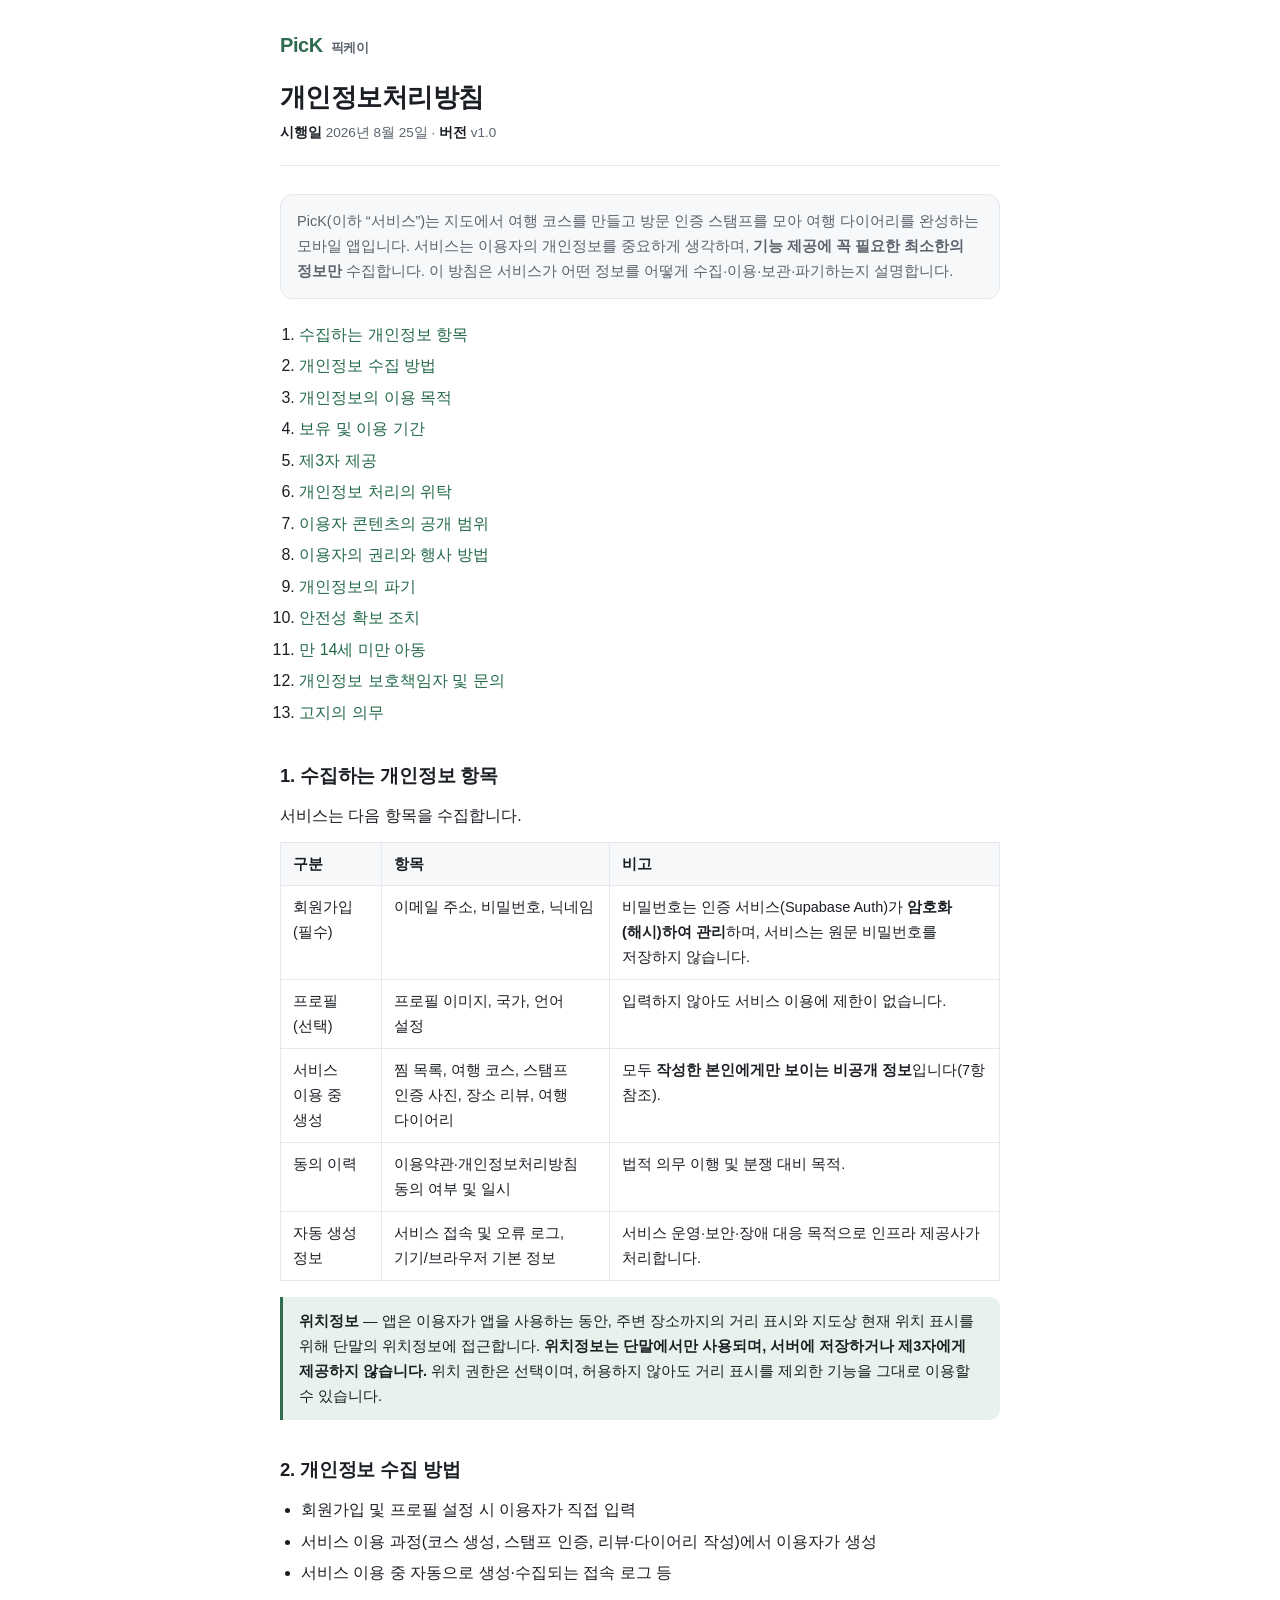
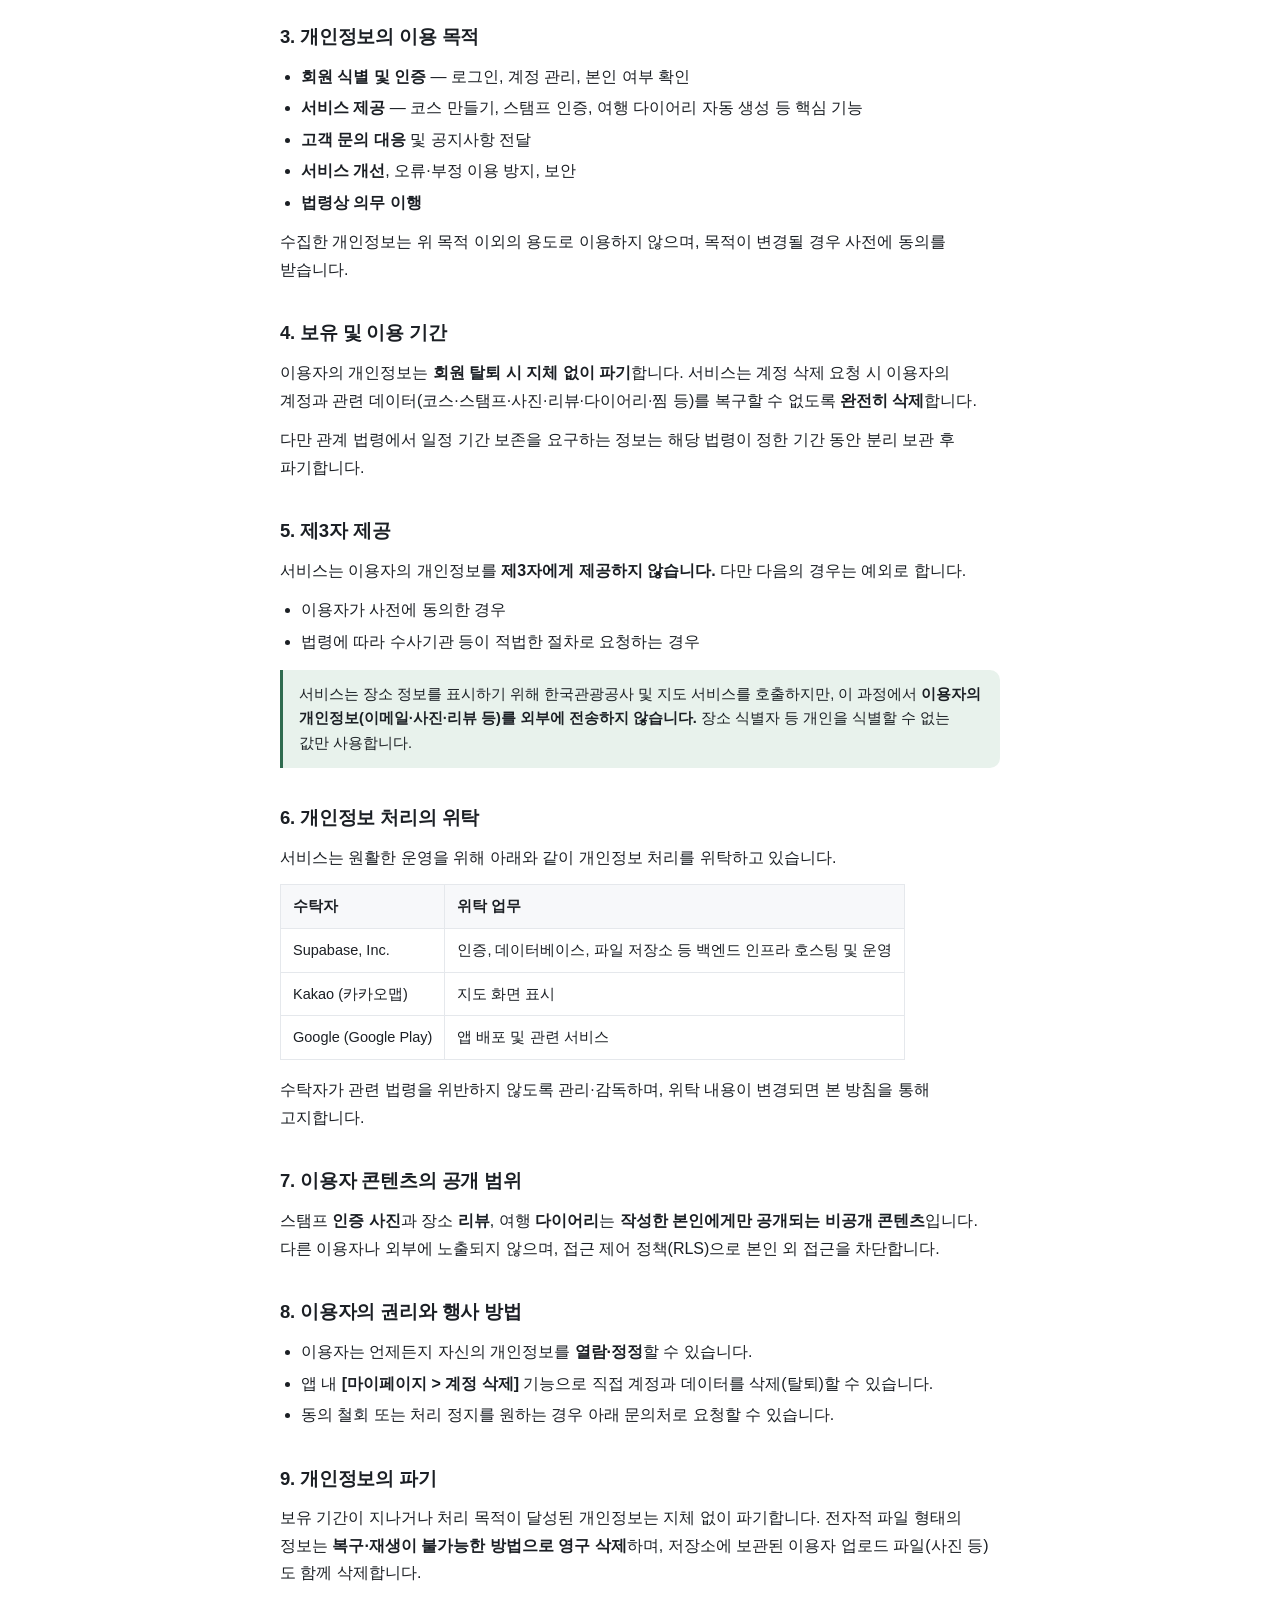
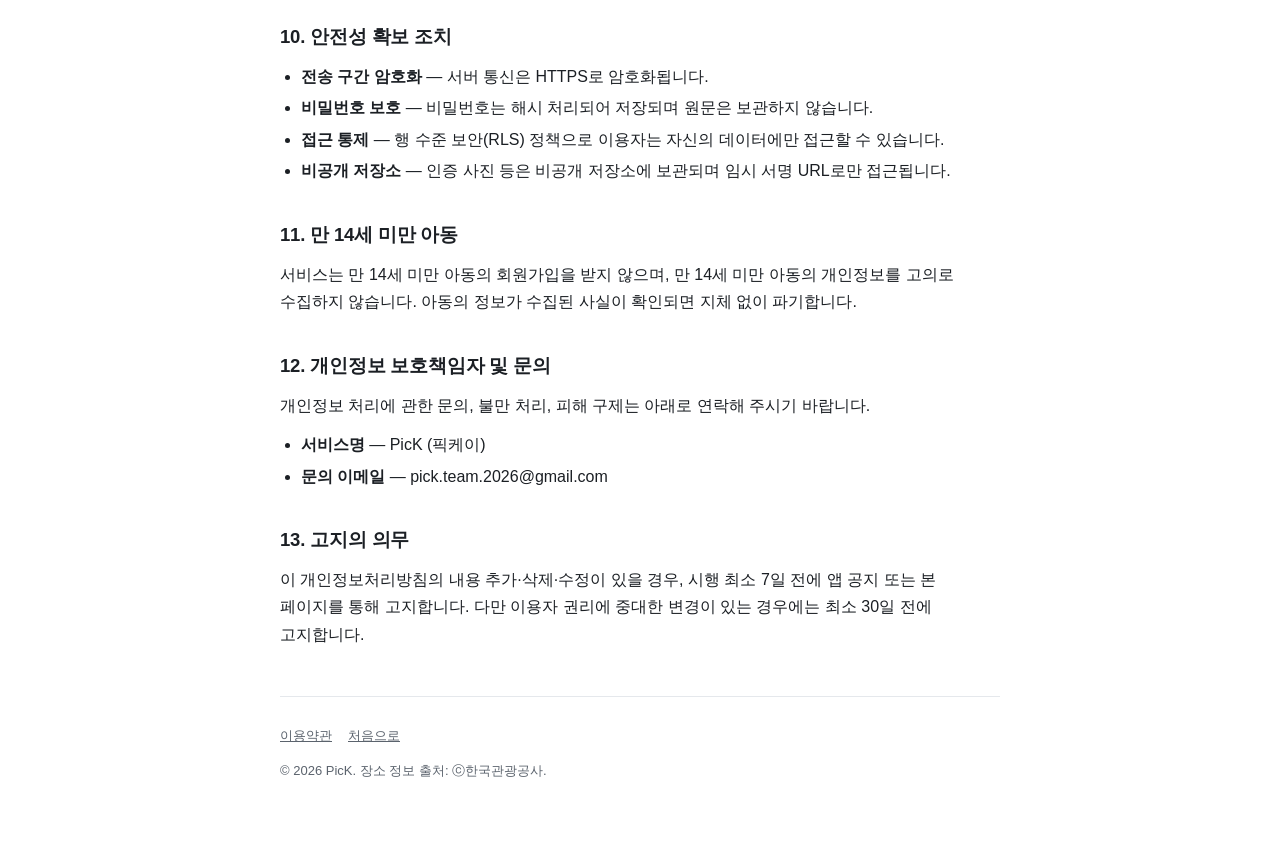
==== privacy.html @ a9ff4502 "게시: PicK 개인정보처리방침·이용약관 (GitHub Pages) Google Play 심사용 법적 고지 문서. 앱 실제 수집·이용 데이터 기준으로 작성.  Co-Authored" ====
<!doctype html>
<html lang="ko">
<head>
  <meta charset="utf-8" />
  <meta name="viewport" content="width=device-width, initial-scale=1" />
  <meta name="robots" content="index, follow" />
  <title>개인정보처리방침 · PicK</title>
  <link rel="stylesheet" href="style.css" />
</head>
<body>
  <div class="wrap">
    <header class="doc">
      <a class="brand" href="index.html">PicK <small>픽케이</small></a>
      <h1>개인정보처리방침</h1>
      <p class="meta"><b>시행일</b> 2026년 8월 25일 · <b>버전</b> v1.0</p>
    </header>

    <p class="lead">
      PicK(이하 “서비스”)는 지도에서 여행 코스를 만들고 방문 인증 스탬프를 모아
      여행 다이어리를 완성하는 모바일 앱입니다. 서비스는 이용자의 개인정보를
      중요하게 생각하며, <b>기능 제공에 꼭 필요한 최소한의 정보만</b> 수집합니다.
      이 방침은 서비스가 어떤 정보를 어떻게 수집·이용·보관·파기하는지 설명합니다.
    </p>

    <nav class="toc" aria-label="목차">
      <ol>
        <li><a href="#s1">수집하는 개인정보 항목</a></li>
        <li><a href="#s2">개인정보 수집 방법</a></li>
        <li><a href="#s3">개인정보의 이용 목적</a></li>
        <li><a href="#s4">보유 및 이용 기간</a></li>
        <li><a href="#s5">제3자 제공</a></li>
        <li><a href="#s6">개인정보 처리의 위탁</a></li>
        <li><a href="#s7">이용자 콘텐츠의 공개 범위</a></li>
        <li><a href="#s8">이용자의 권리와 행사 방법</a></li>
        <li><a href="#s9">개인정보의 파기</a></li>
        <li><a href="#s10">안전성 확보 조치</a></li>
        <li><a href="#s11">만 14세 미만 아동</a></li>
        <li><a href="#s12">개인정보 보호책임자 및 문의</a></li>
        <li><a href="#s13">고지의 의무</a></li>
      </ol>
    </nav>

    <section id="s1">
      <h2>1. 수집하는 개인정보 항목</h2>
      <p>서비스는 다음 항목을 수집합니다.</p>
      <table>
        <thead><tr><th>구분</th><th>항목</th><th>비고</th></tr></thead>
        <tbody>
          <tr>
            <td>회원가입 (필수)</td>
            <td>이메일 주소, 비밀번호, 닉네임</td>
            <td>비밀번호는 인증 서비스(Supabase Auth)가 <b>암호화(해시)하여 관리</b>하며, 서비스는 원문 비밀번호를 저장하지 않습니다.</td>
          </tr>
          <tr>
            <td>프로필 (선택)</td>
            <td>프로필 이미지, 국가, 언어 설정</td>
            <td>입력하지 않아도 서비스 이용에 제한이 없습니다.</td>
          </tr>
          <tr>
            <td>서비스 이용 중 생성</td>
            <td>찜 목록, 여행 코스, 스탬프 인증 사진, 장소 리뷰, 여행 다이어리</td>
            <td>모두 <b>작성한 본인에게만 보이는 비공개 정보</b>입니다(7항 참조).</td>
          </tr>
          <tr>
            <td>동의 이력</td>
            <td>이용약관·개인정보처리방침 동의 여부 및 일시</td>
            <td>법적 의무 이행 및 분쟁 대비 목적.</td>
          </tr>
          <tr>
            <td>자동 생성 정보</td>
            <td>서비스 접속 및 오류 로그, 기기/브라우저 기본 정보</td>
            <td>서비스 운영·보안·장애 대응 목적으로 인프라 제공사가 처리합니다.</td>
          </tr>
        </tbody>
      </table>
      <div class="callout">
        <b>위치정보</b> — 앱은 이용자가 앱을 사용하는 동안, 주변 장소까지의 거리 표시와
        지도상 현재 위치 표시를 위해 단말의 위치정보에 접근합니다.
        <b>위치정보는 단말에서만 사용되며, 서버에 저장하거나 제3자에게 제공하지 않습니다.</b>
        위치 권한은 선택이며, 허용하지 않아도 거리 표시를 제외한 기능을 그대로 이용할 수 있습니다.
      </div>
    </section>

    <section id="s2">
      <h2>2. 개인정보 수집 방법</h2>
      <ul>
        <li>회원가입 및 프로필 설정 시 이용자가 직접 입력</li>
        <li>서비스 이용 과정(코스 생성, 스탬프 인증, 리뷰·다이어리 작성)에서 이용자가 생성</li>
        <li>서비스 이용 중 자동으로 생성·수집되는 접속 로그 등</li>
      </ul>
    </section>

    <section id="s3">
      <h2>3. 개인정보의 이용 목적</h2>
      <ul>
        <li><b>회원 식별 및 인증</b> — 로그인, 계정 관리, 본인 여부 확인</li>
        <li><b>서비스 제공</b> — 코스 만들기, 스탬프 인증, 여행 다이어리 자동 생성 등 핵심 기능</li>
        <li><b>고객 문의 대응</b> 및 공지사항 전달</li>
        <li><b>서비스 개선</b>, 오류·부정 이용 방지, 보안</li>
        <li><b>법령상 의무 이행</b></li>
      </ul>
      <p>수집한 개인정보는 위 목적 이외의 용도로 이용하지 않으며, 목적이 변경될 경우 사전에 동의를 받습니다.</p>
    </section>

    <section id="s4">
      <h2>4. 보유 및 이용 기간</h2>
      <p>
        이용자의 개인정보는 <b>회원 탈퇴 시 지체 없이 파기</b>합니다. 서비스는 계정 삭제
        요청 시 이용자의 계정과 관련 데이터(코스·스탬프·사진·리뷰·다이어리·찜 등)를
        복구할 수 없도록 <b>완전히 삭제</b>합니다.
      </p>
      <p>
        다만 관계 법령에서 일정 기간 보존을 요구하는 정보는 해당 법령이 정한 기간 동안
        분리 보관 후 파기합니다.
      </p>
    </section>

    <section id="s5">
      <h2>5. 제3자 제공</h2>
      <p>
        서비스는 이용자의 개인정보를 <b>제3자에게 제공하지 않습니다.</b> 다만
        다음의 경우는 예외로 합니다.
      </p>
      <ul>
        <li>이용자가 사전에 동의한 경우</li>
        <li>법령에 따라 수사기관 등이 적법한 절차로 요청하는 경우</li>
      </ul>
      <div class="callout">
        서비스는 장소 정보를 표시하기 위해 한국관광공사 및 지도 서비스를
        호출하지만, 이 과정에서 <b>이용자의 개인정보(이메일·사진·리뷰 등)를 외부에
        전송하지 않습니다.</b> 장소 식별자 등 개인을 식별할 수 없는 값만 사용합니다.
      </div>
    </section>

    <section id="s6">
      <h2>6. 개인정보 처리의 위탁</h2>
      <p>서비스는 원활한 운영을 위해 아래와 같이 개인정보 처리를 위탁하고 있습니다.</p>
      <table>
        <thead><tr><th>수탁자</th><th>위탁 업무</th></tr></thead>
        <tbody>
          <tr><td>Supabase, Inc.</td><td>인증, 데이터베이스, 파일 저장소 등 백엔드 인프라 호스팅 및 운영</td></tr>
          <tr><td>Kakao (카카오맵)</td><td>지도 화면 표시</td></tr>
          <tr><td>Google (Google Play)</td><td>앱 배포 및 관련 서비스</td></tr>
        </tbody>
      </table>
      <p>수탁자가 관련 법령을 위반하지 않도록 관리·감독하며, 위탁 내용이 변경되면 본 방침을 통해 고지합니다.</p>
    </section>

    <section id="s7">
      <h2>7. 이용자 콘텐츠의 공개 범위</h2>
      <p>
        스탬프 <b>인증 사진</b>과 장소 <b>리뷰</b>, 여행 <b>다이어리</b>는
        <b>작성한 본인에게만 공개되는 비공개 콘텐츠</b>입니다. 다른 이용자나
        외부에 노출되지 않으며, 접근 제어 정책(RLS)으로 본인 외 접근을 차단합니다.
      </p>
    </section>

    <section id="s8">
      <h2>8. 이용자의 권리와 행사 방법</h2>
      <ul>
        <li>이용자는 언제든지 자신의 개인정보를 <b>열람·정정</b>할 수 있습니다.</li>
        <li>앱 내 <b>[마이페이지 &gt; 계정 삭제]</b> 기능으로 직접 계정과 데이터를 삭제(탈퇴)할 수 있습니다.</li>
        <li>동의 철회 또는 처리 정지를 원하는 경우 아래 문의처로 요청할 수 있습니다.</li>
      </ul>
    </section>

    <section id="s9">
      <h2>9. 개인정보의 파기</h2>
      <p>
        보유 기간이 지나거나 처리 목적이 달성된 개인정보는 지체 없이 파기합니다.
        전자적 파일 형태의 정보는 <b>복구·재생이 불가능한 방법으로 영구 삭제</b>하며,
        저장소에 보관된 이용자 업로드 파일(사진 등)도 함께 삭제합니다.
      </p>
    </section>

    <section id="s10">
      <h2>10. 안전성 확보 조치</h2>
      <ul>
        <li><b>전송 구간 암호화</b> — 서버 통신은 HTTPS로 암호화됩니다.</li>
        <li><b>비밀번호 보호</b> — 비밀번호는 해시 처리되어 저장되며 원문은 보관하지 않습니다.</li>
        <li><b>접근 통제</b> — 행 수준 보안(RLS) 정책으로 이용자는 자신의 데이터에만 접근할 수 있습니다.</li>
        <li><b>비공개 저장소</b> — 인증 사진 등은 비공개 저장소에 보관되며 임시 서명 URL로만 접근됩니다.</li>
      </ul>
    </section>

    <section id="s11">
      <h2>11. 만 14세 미만 아동</h2>
      <p>
        서비스는 만 14세 미만 아동의 회원가입을 받지 않으며, 만 14세 미만 아동의
        개인정보를 고의로 수집하지 않습니다. 아동의 정보가 수집된 사실이 확인되면
        지체 없이 파기합니다.
      </p>
    </section>

    <section id="s12">
      <h2>12. 개인정보 보호책임자 및 문의</h2>
      <p>개인정보 처리에 관한 문의, 불만 처리, 피해 구제는 아래로 연락해 주시기 바랍니다.</p>
      <ul>
        <li><b>서비스명</b> — PicK (픽케이)</li>
        <li><b>문의 이메일</b> — pick.team.2026@gmail.com</li>
      </ul>
    </section>

    <section id="s13">
      <h2>13. 고지의 의무</h2>
      <p>
        이 개인정보처리방침의 내용 추가·삭제·수정이 있을 경우, 시행 최소 7일 전에
        앱 공지 또는 본 페이지를 통해 고지합니다. 다만 이용자 권리에 중대한 변경이
        있는 경우에는 최소 30일 전에 고지합니다.
      </p>
    </section>

    <footer class="doc">
      <div class="backlinks">
        <a href="terms.html">이용약관</a>
        <a href="index.html">처음으로</a>
      </div>
      <p style="margin-top:12px">© 2026 PicK. 장소 정보 출처: ⓒ한국관광공사.</p>
    </footer>
  </div>
</body>
</html>
---- style.css ----
/* PicK 법적 고지 페이지 공통 스타일 — GitHub Pages 정적 호스팅용.
   앱 마이페이지의 인앱 브라우저에서 열리므로 모바일 우선 + 밝은 테마 고정. */

:root {
  --bg: #ffffff;
  --surface: #f7f8fa;
  --text: #1b1f24;
  --muted: #5b636d;
  --border: #e5e8ec;
  --accent: #2f6b4f;
  --accent-weak: #e8f2ec;
  --link: #256a4a;
  --maxw: 760px;
}

* { box-sizing: border-box; }

html { -webkit-text-size-adjust: 100%; }

body {
  margin: 0;
  padding: 0;
  background: var(--bg);
  color: var(--text);
  font-family: -apple-system, "Apple SD Gothic Neo", "Noto Sans KR", "Malgun Gothic",
    Roboto, "Segoe UI", sans-serif;
  line-height: 1.72;
  font-size: 16px;
  word-break: keep-all;
  overflow-wrap: anywhere;
}

.wrap {
  max-width: var(--maxw);
  margin: 0 auto;
  padding: 28px 20px 72px;
}

header.doc {
  border-bottom: 1px solid var(--border);
  padding-bottom: 20px;
  margin-bottom: 28px;
}

.brand {
  display: inline-flex;
  align-items: baseline;
  gap: 8px;
  text-decoration: none;
  color: var(--accent);
  font-weight: 800;
  letter-spacing: -0.02em;
  font-size: 20px;
}
.brand small { color: var(--muted); font-weight: 600; font-size: 13px; }

h1 {
  font-size: 26px;
  line-height: 1.35;
  margin: 18px 0 6px;
  letter-spacing: -0.02em;
}

.meta {
  color: var(--muted);
  font-size: 13.5px;
  margin: 0;
}
.meta b { color: var(--text); font-weight: 700; }

.lead {
  background: var(--surface);
  border: 1px solid var(--border);
  border-radius: 12px;
  padding: 14px 16px;
  margin: 22px 0 8px;
  color: var(--muted);
  font-size: 14.5px;
}

nav.toc {
  margin: 22px 0 8px;
  padding: 0;
}
nav.toc ol { margin: 0; padding-left: 1.2em; }
nav.toc a { color: var(--link); text-decoration: none; }
nav.toc a:hover { text-decoration: underline; }

section { margin-top: 30px; scroll-margin-top: 16px; }

h2 {
  font-size: 18.5px;
  margin: 0 0 10px;
  padding-top: 4px;
  letter-spacing: -0.01em;
}

h3 { font-size: 15.5px; margin: 18px 0 6px; }

p { margin: 0 0 12px; }

ul, ol.body { margin: 0 0 12px; padding-left: 1.3em; }
li { margin: 4px 0; }

a { color: var(--link); }

table {
  width: 100%;
  border-collapse: collapse;
  margin: 8px 0 16px;
  font-size: 14.5px;
  display: block;
  overflow-x: auto;
}
th, td {
  border: 1px solid var(--border);
  padding: 9px 12px;
  text-align: left;
  vertical-align: top;
}
th { background: var(--surface); font-weight: 700; white-space: nowrap; }

.callout {
  border-left: 3px solid var(--accent);
  background: var(--accent-weak);
  border-radius: 0 10px 10px 0;
  padding: 12px 16px;
  margin: 14px 0;
  font-size: 14.5px;
}

code { background: var(--surface); padding: 1px 6px; border-radius: 6px; font-size: 0.92em; }

footer.doc {
  margin-top: 48px;
  padding-top: 18px;
  border-top: 1px solid var(--border);
  color: var(--muted);
  font-size: 13px;
}
footer.doc a { color: var(--muted); }

.backlinks { margin-top: 10px; display: flex; gap: 16px; flex-wrap: wrap; }
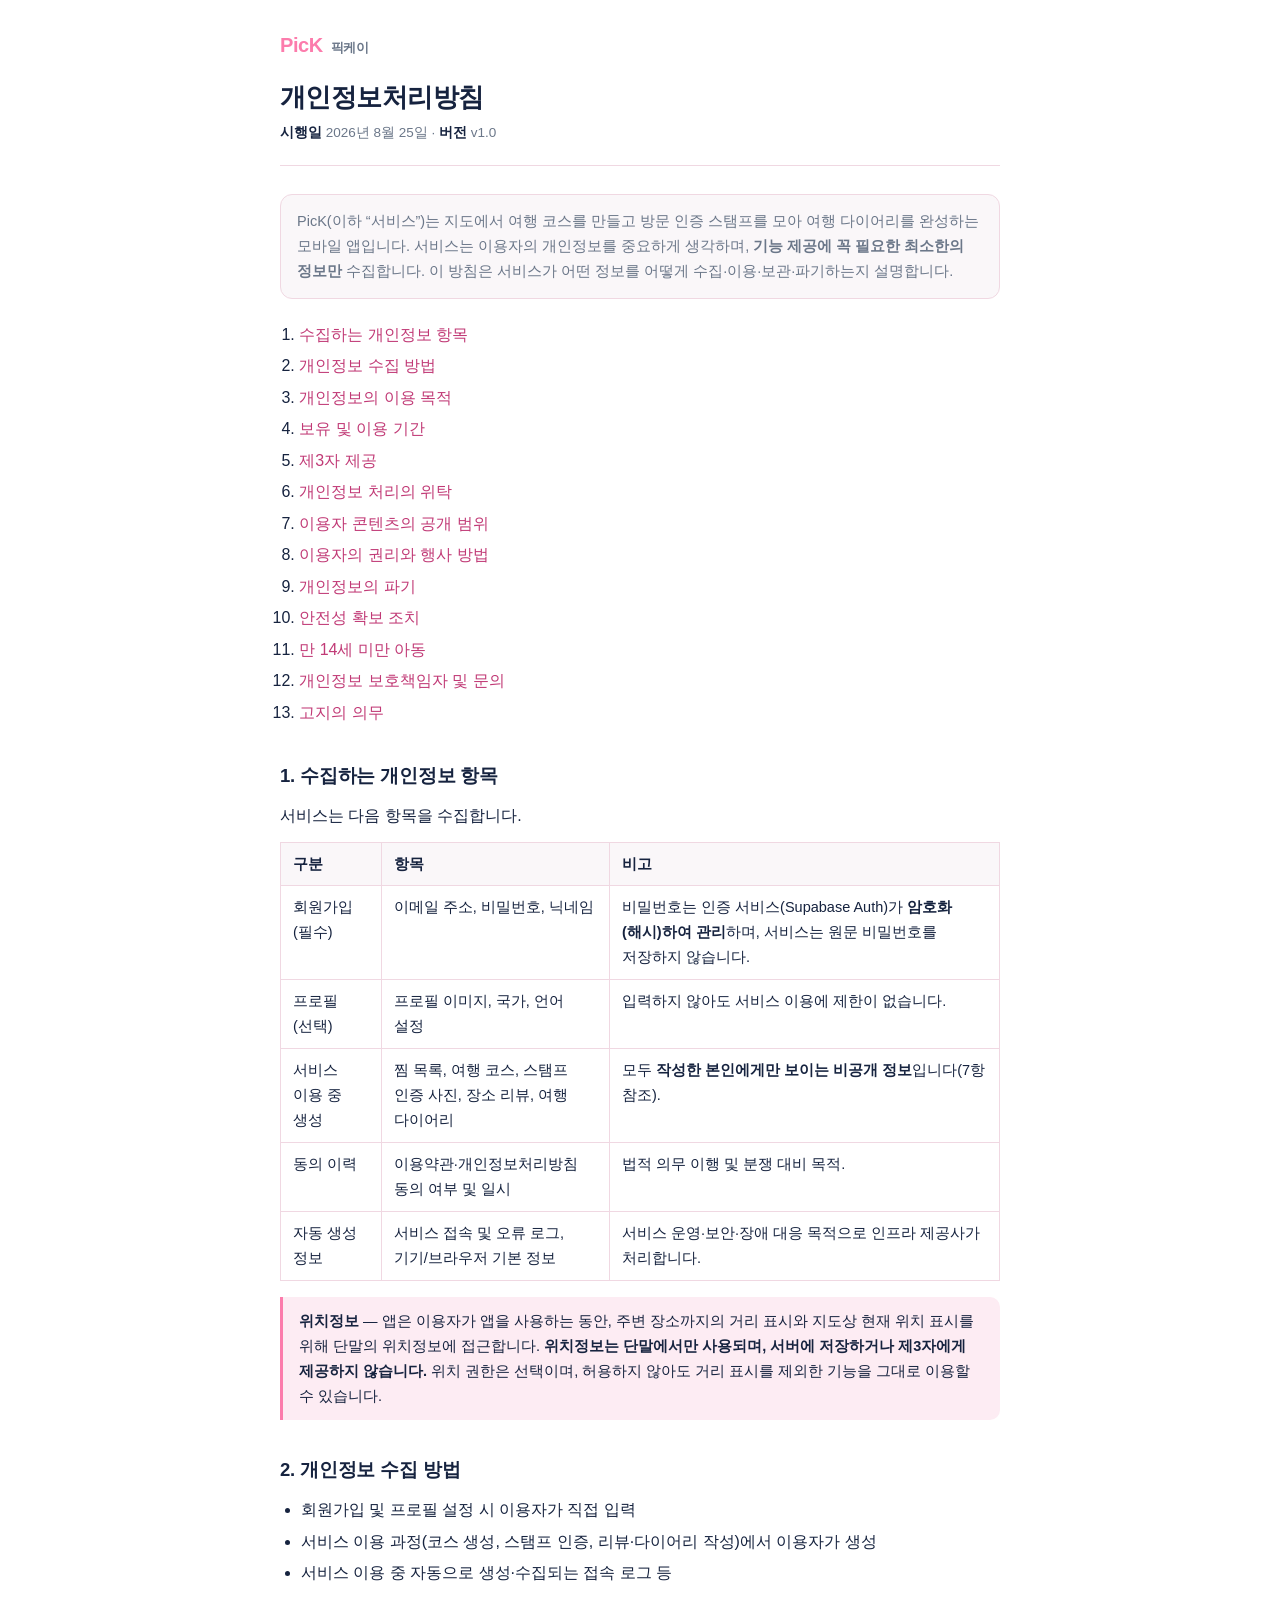
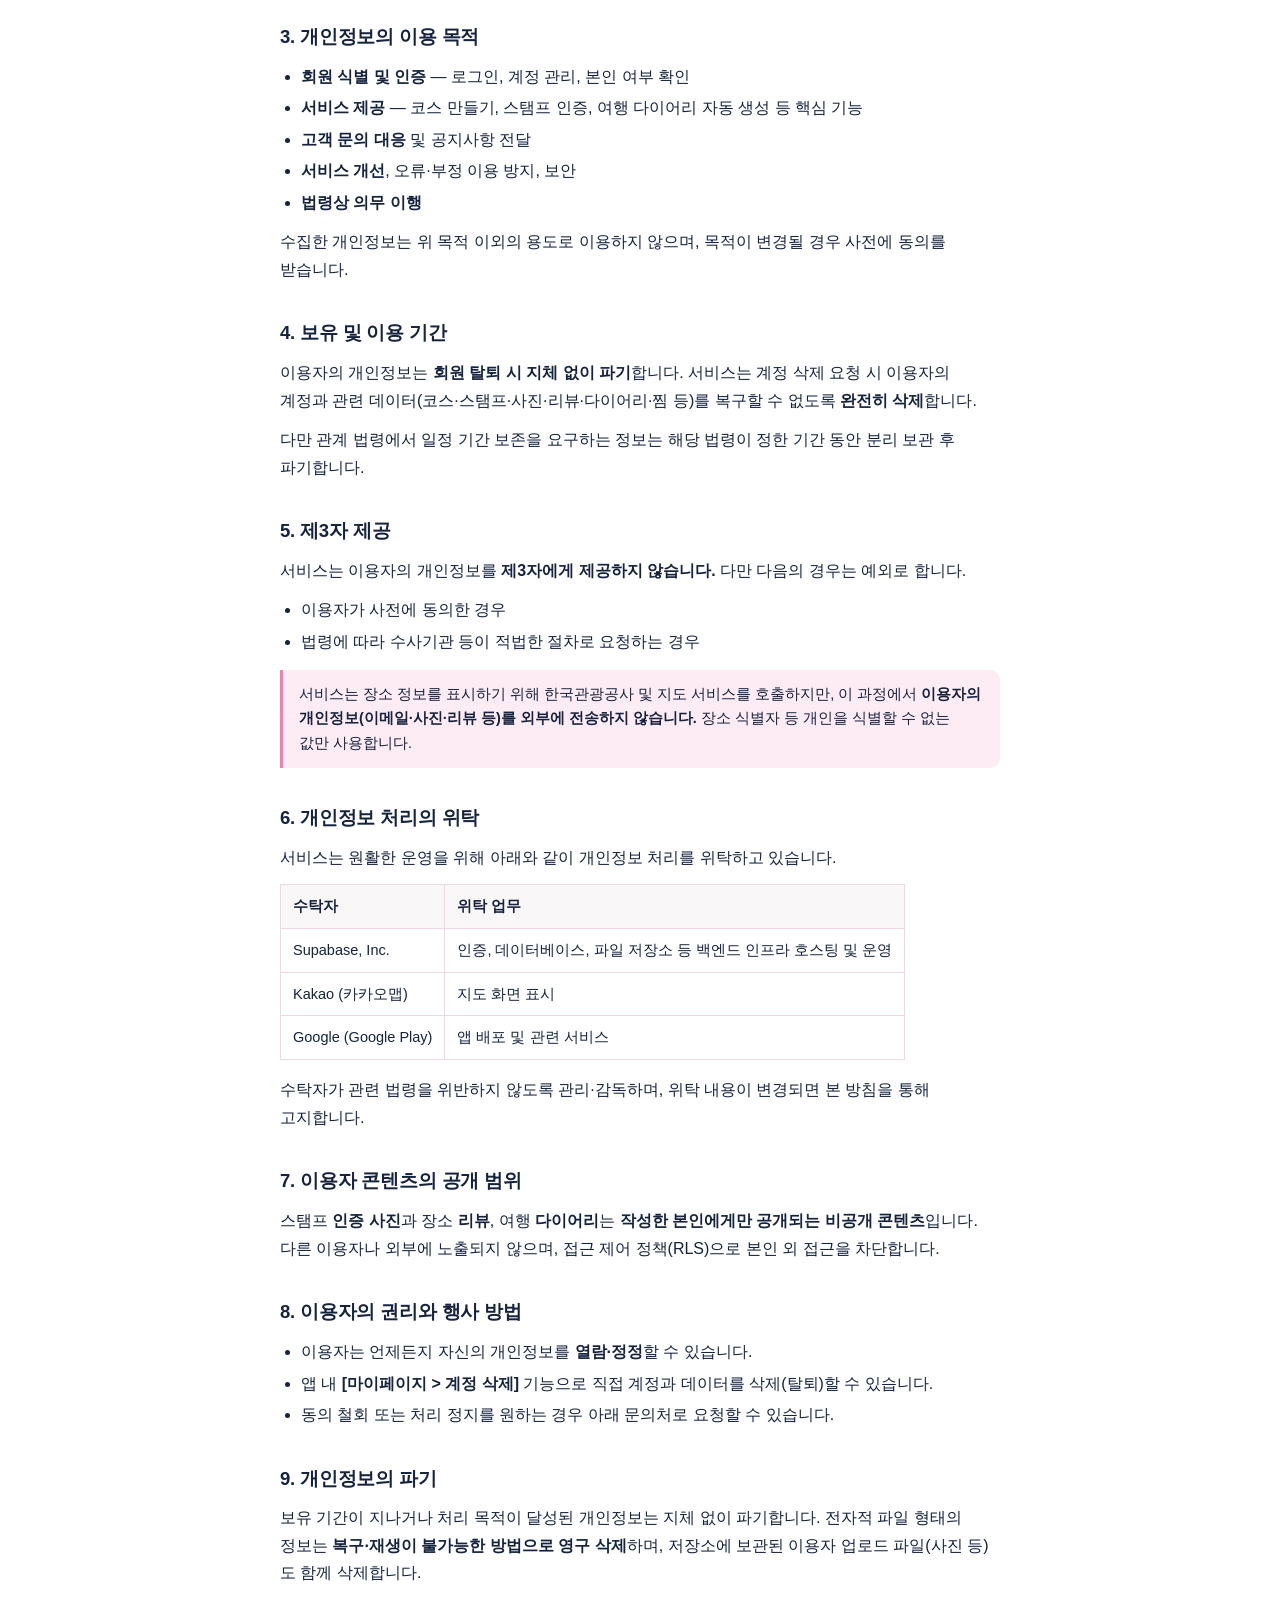
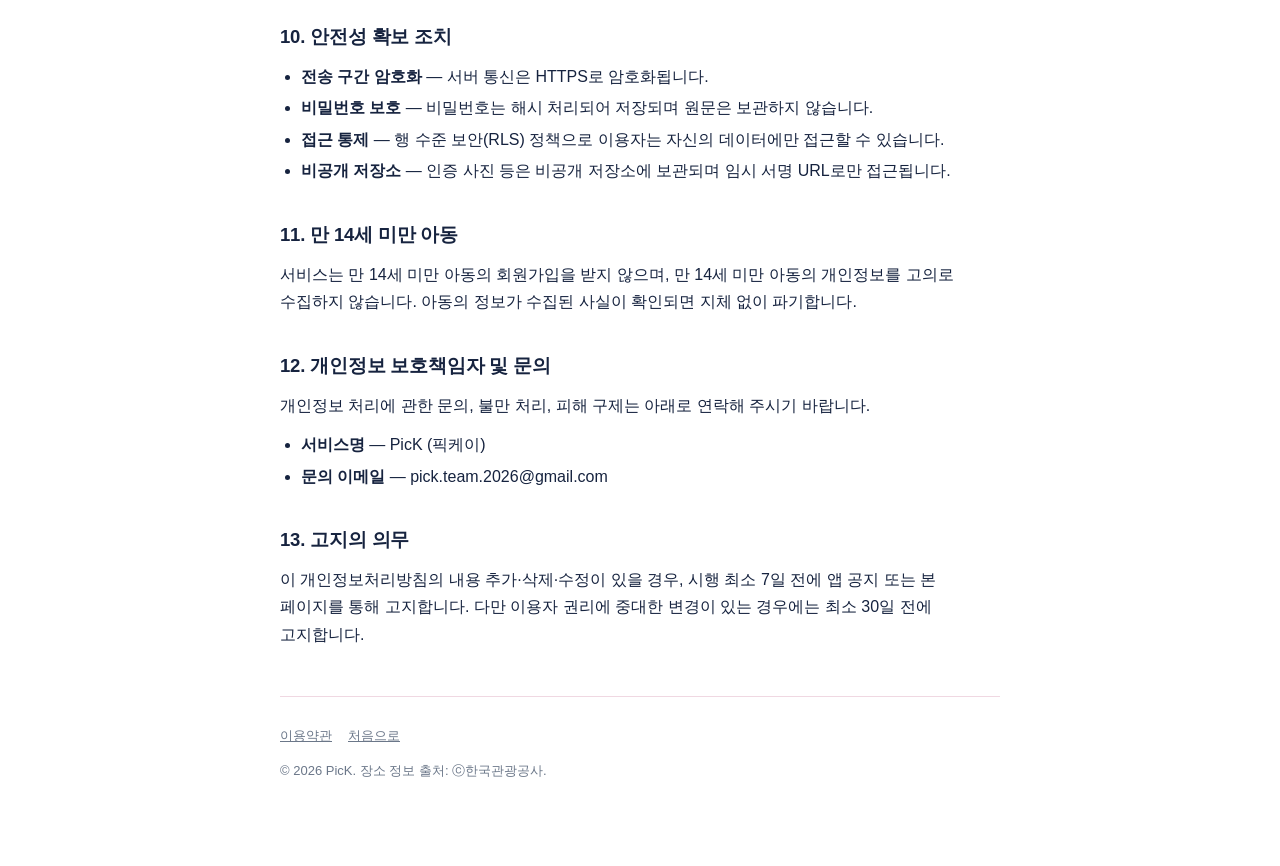
==== commit 9859a0ce: "수정: 스타일시트에 버전 쿼리(?v=2)로 캐시 무효화 브라우저가 이전 초록 style.css를 캐시해 계속 초록으로 보이던 문제.  Co-Authored-By: Claude Op" ====
--- a/privacy.html
+++ b/privacy.html
@@ -5,7 +5,7 @@
   <meta name="viewport" content="width=device-width, initial-scale=1" />
   <meta name="robots" content="index, follow" />
   <title>개인정보처리방침 · PicK</title>
-  <link rel="stylesheet" href="style.css" />
+  <link rel="stylesheet" href="style.css?v=2" />
 </head>
 <body>
   <div class="wrap">
--- a/style.css
+++ b/style.css
@@ -2,14 +2,15 @@
    앱 마이페이지의 인앱 브라우저에서 열리므로 모바일 우선 + 밝은 테마 고정. */
 
 :root {
+  /* PicK 브랜드 팔레트(frontend/src/constants/theme.ts의 Brand). */
   --bg: #ffffff;
-  --surface: #f7f8fa;
-  --text: #1b1f24;
-  --muted: #5b636d;
-  --border: #e5e8ec;
-  --accent: #2f6b4f;
-  --accent-weak: #e8f2ec;
-  --link: #256a4a;
+  --surface: #faf7f9;      /* 살짝 분홍기 도는 오프화이트(Brand.background) */
+  --text: #16233f;         /* 제목·본문(Brand.textPrimary 네이비) */
+  --muted: #6b7789;        /* 보조 문구(Brand.textSecondary) */
+  --border: #f0d8e2;       /* 구분선(Brand.border 계열) */
+  --accent: #fc7cac;       /* 메인 핑크(Brand.primary) — 워드마크·강조·콜아웃 */
+  --accent-weak: #fdecf3;  /* 연한 핑크 배경 */
+  --link: #c13a76;         /* 본문 링크 — 가독성 확보한 진한 브랜드 핑크 */
   --maxw: 760px;
 }
 
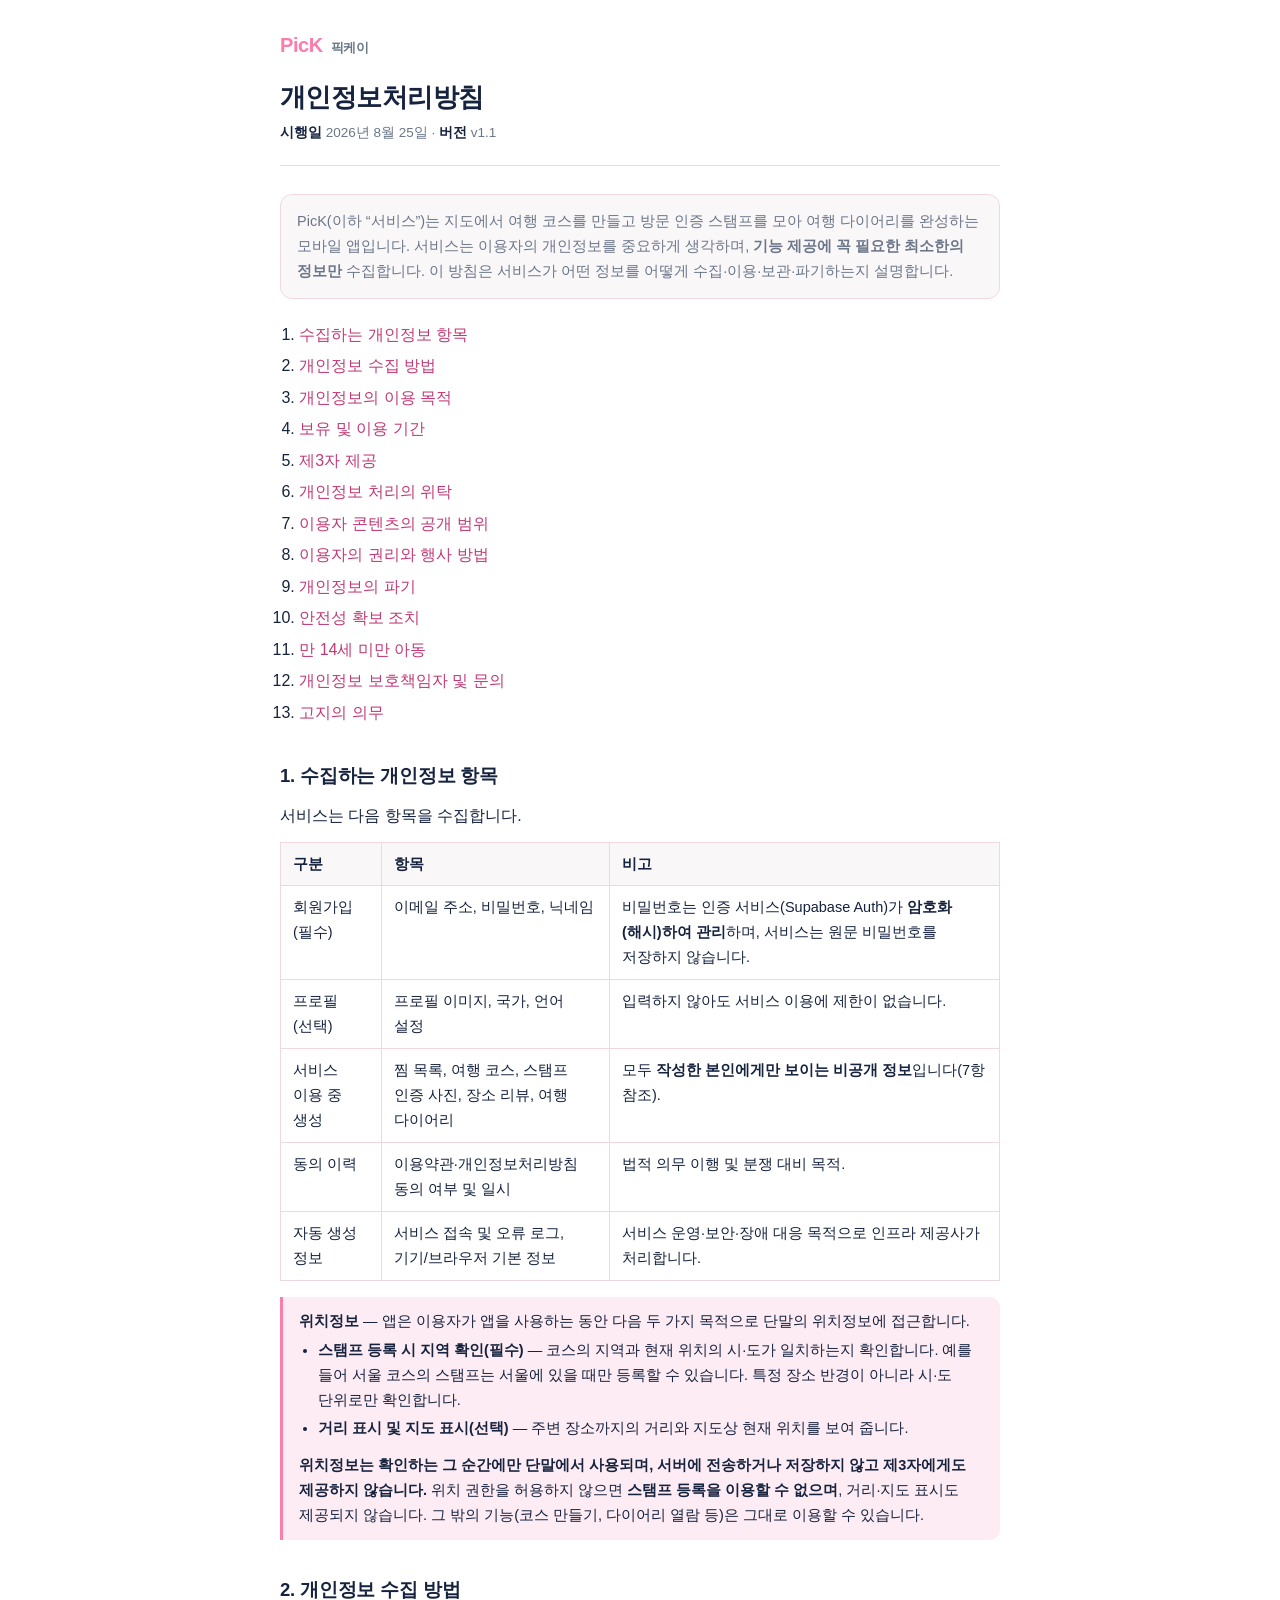
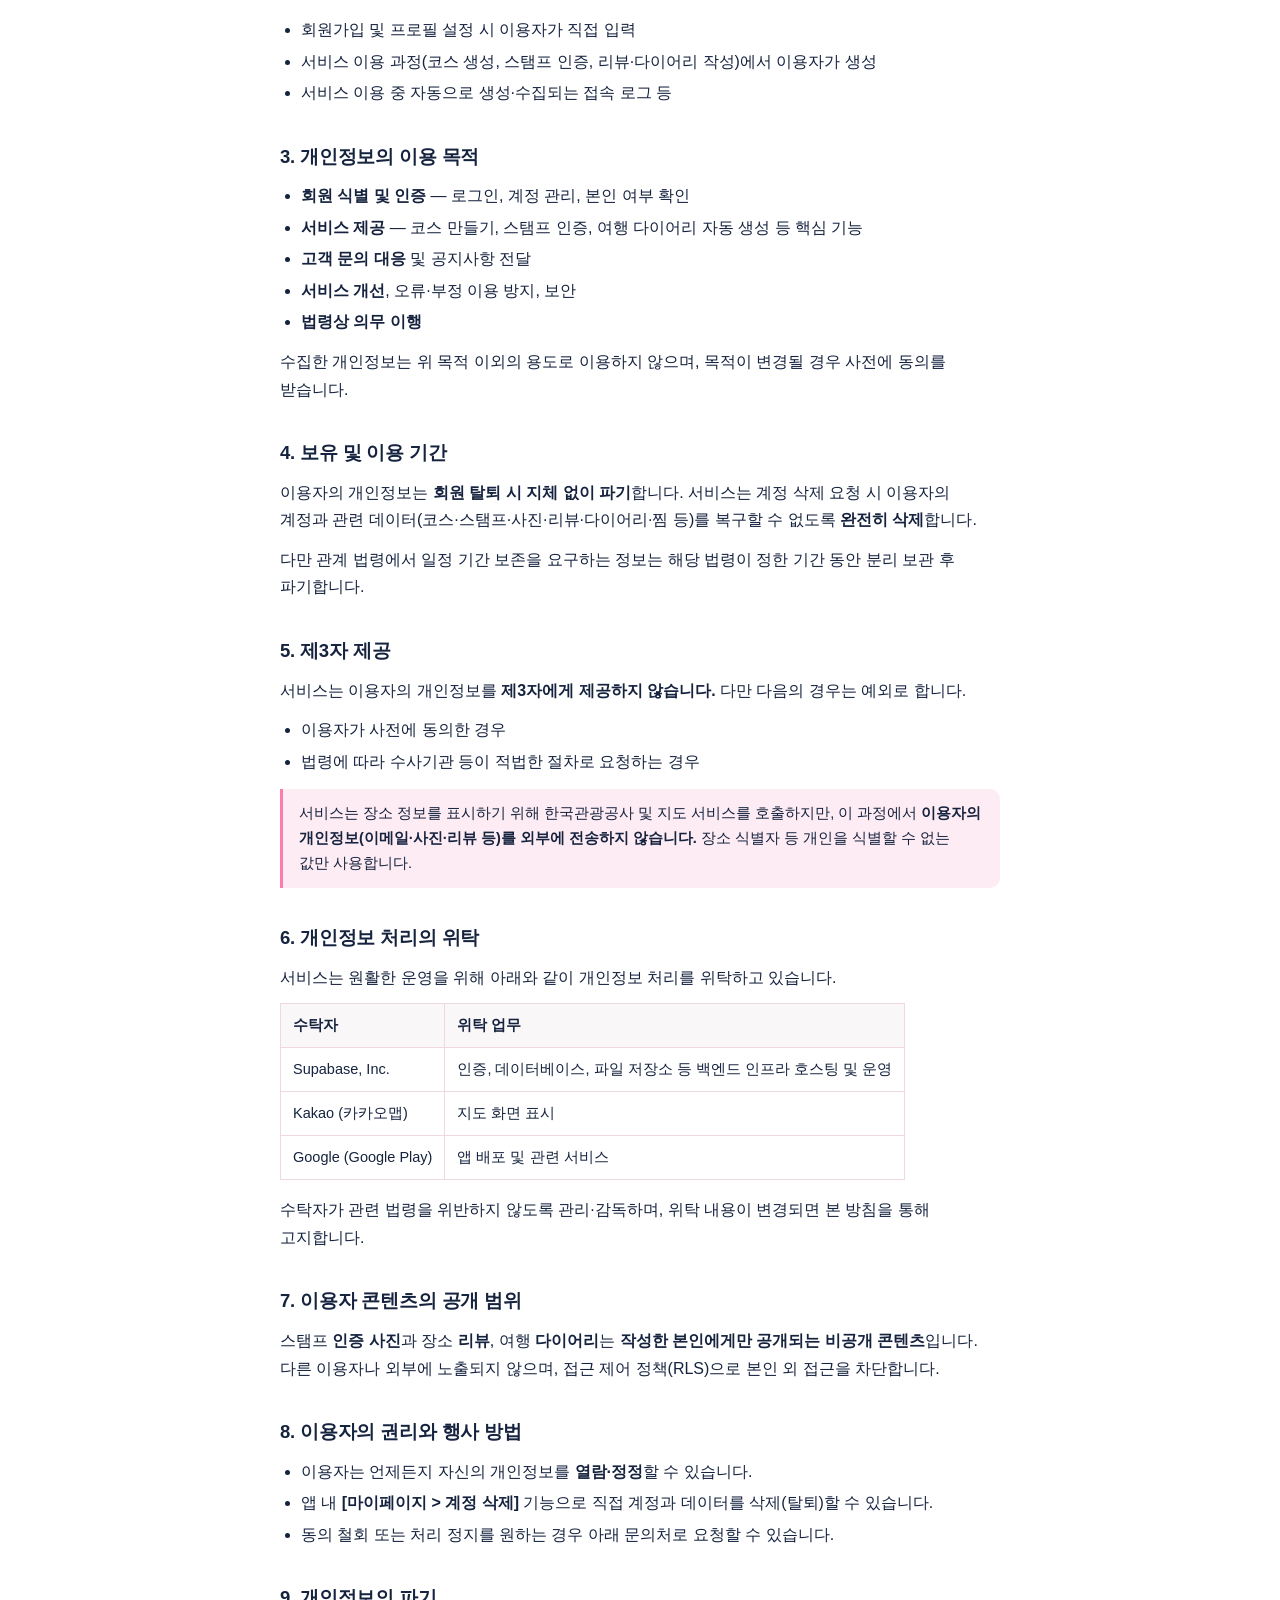
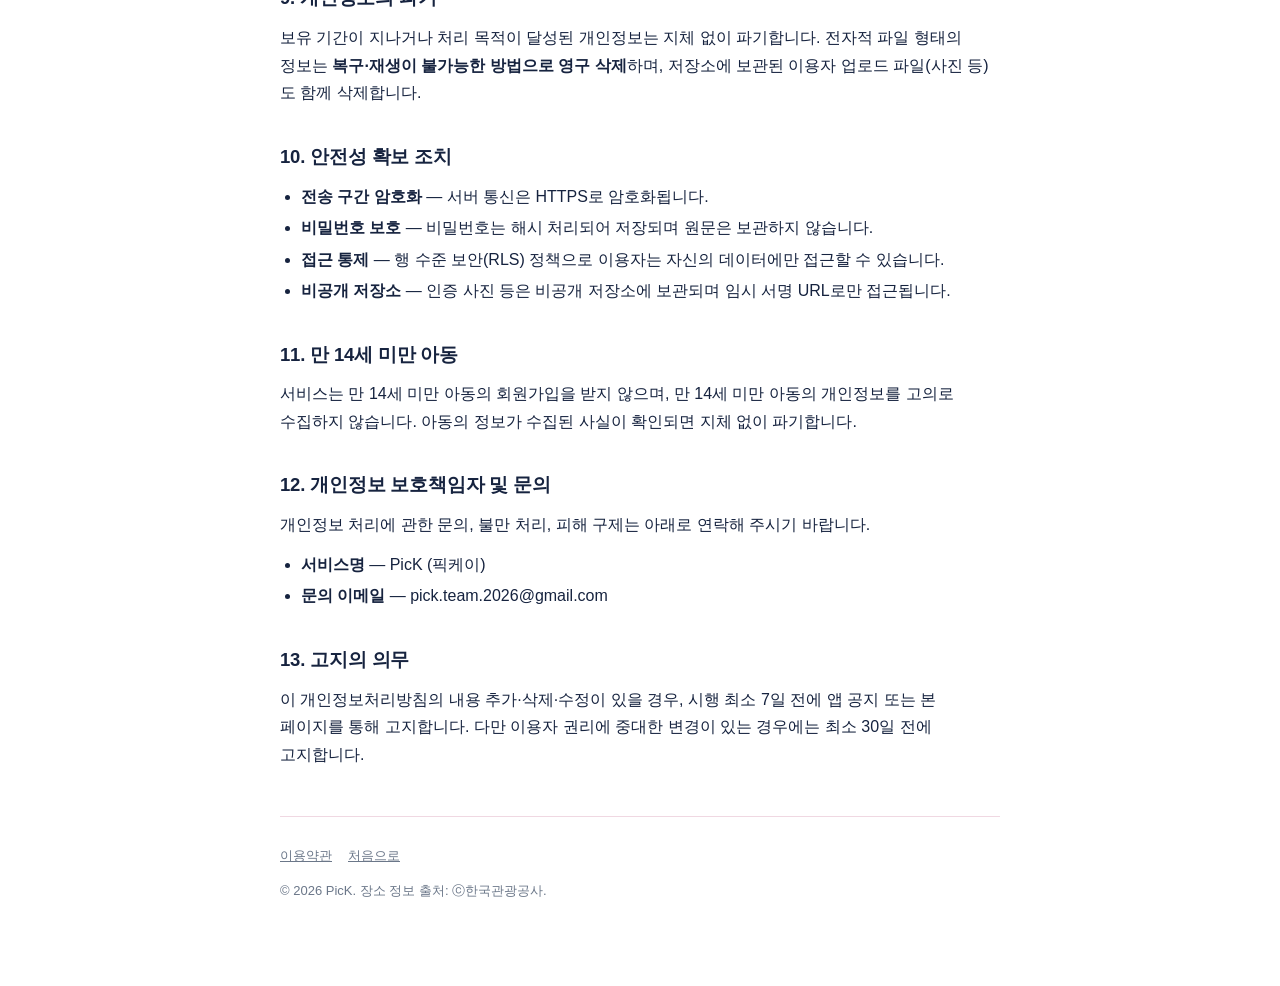
==== commit 76c75176: "수정: 위치정보 항목을 실제 앱 동작에 맞춘다 (v1.1) 기존 문구는 "위치 권한은 선택이며, 허용하지 않아도 거리 표시를 제외한 기능을 그대로 이용할 수 있습니다"였는데 실제와" ====
--- a/privacy.html
+++ b/privacy.html
@@ -12,7 +12,7 @@
     <header class="doc">
       <a class="brand" href="index.html">PicK <small>픽케이</small></a>
       <h1>개인정보처리방침</h1>
-      <p class="meta"><b>시행일</b> 2026년 8월 25일 · <b>버전</b> v1.0</p>
+      <p class="meta"><b>시행일</b> 2026년 8월 25일 · <b>버전</b> v1.1</p>
     </header>
 
     <p class="lead">
@@ -74,10 +74,25 @@
         </tbody>
       </table>
       <div class="callout">
-        <b>위치정보</b> — 앱은 이용자가 앱을 사용하는 동안, 주변 장소까지의 거리 표시와
-        지도상 현재 위치 표시를 위해 단말의 위치정보에 접근합니다.
-        <b>위치정보는 단말에서만 사용되며, 서버에 저장하거나 제3자에게 제공하지 않습니다.</b>
-        위치 권한은 선택이며, 허용하지 않아도 거리 표시를 제외한 기능을 그대로 이용할 수 있습니다.
+        <b>위치정보</b> — 앱은 이용자가 앱을 사용하는 동안 다음 두 가지 목적으로
+        단말의 위치정보에 접근합니다.
+        <ul>
+          <li>
+            <b>스탬프 등록 시 지역 확인(필수)</b> — 코스의 지역과 현재 위치의
+            시·도가 일치하는지 확인합니다. 예를 들어 서울 코스의 스탬프는 서울에
+            있을 때만 등록할 수 있습니다. 특정 장소 반경이 아니라 시·도 단위로만
+            확인합니다.
+          </li>
+          <li>
+            <b>거리 표시 및 지도 표시(선택)</b> — 주변 장소까지의 거리와 지도상
+            현재 위치를 보여 줍니다.
+          </li>
+        </ul>
+        <b>위치정보는 확인하는 그 순간에만 단말에서 사용되며, 서버에 전송하거나
+        저장하지 않고 제3자에게도 제공하지 않습니다.</b>
+        위치 권한을 허용하지 않으면 <b>스탬프 등록을 이용할 수 없으며</b>, 거리·지도
+        표시도 제공되지 않습니다. 그 밖의 기능(코스 만들기, 다이어리 열람 등)은
+        그대로 이용할 수 있습니다.
       </div>
     </section>
 
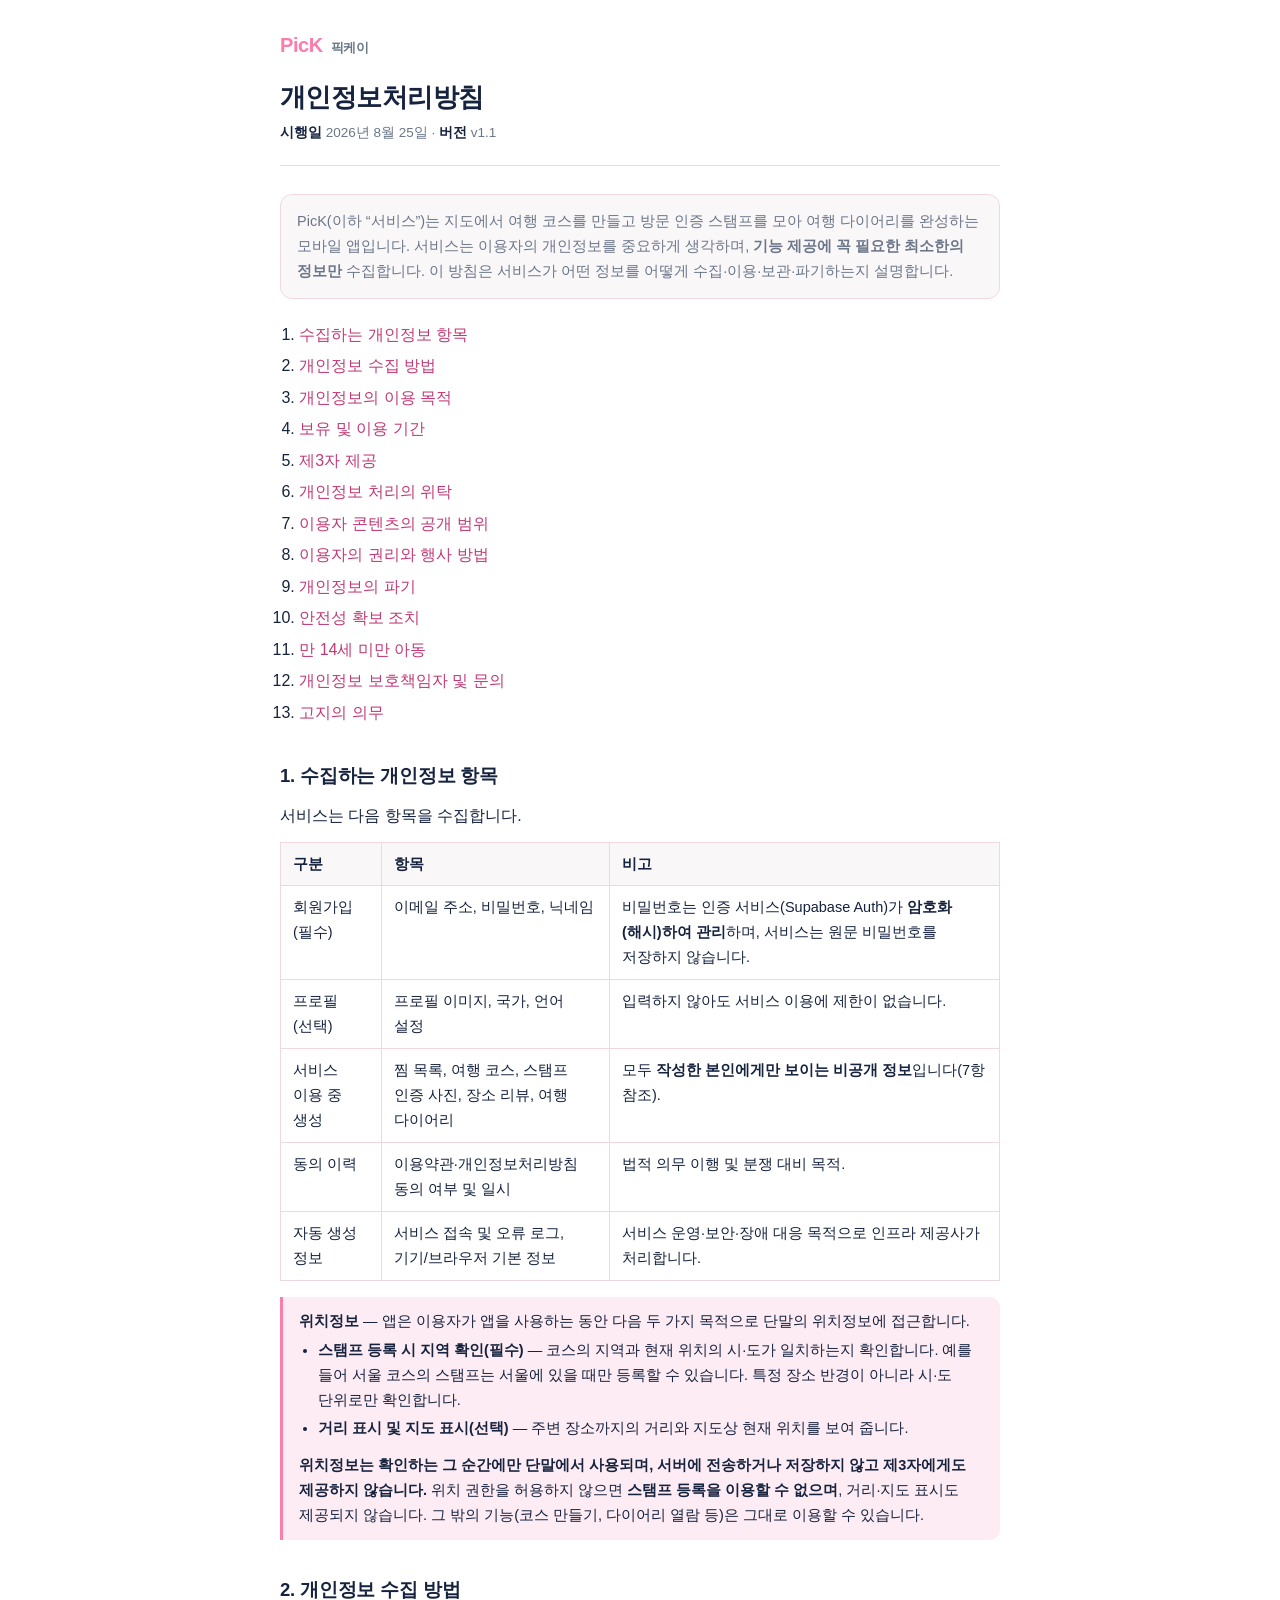
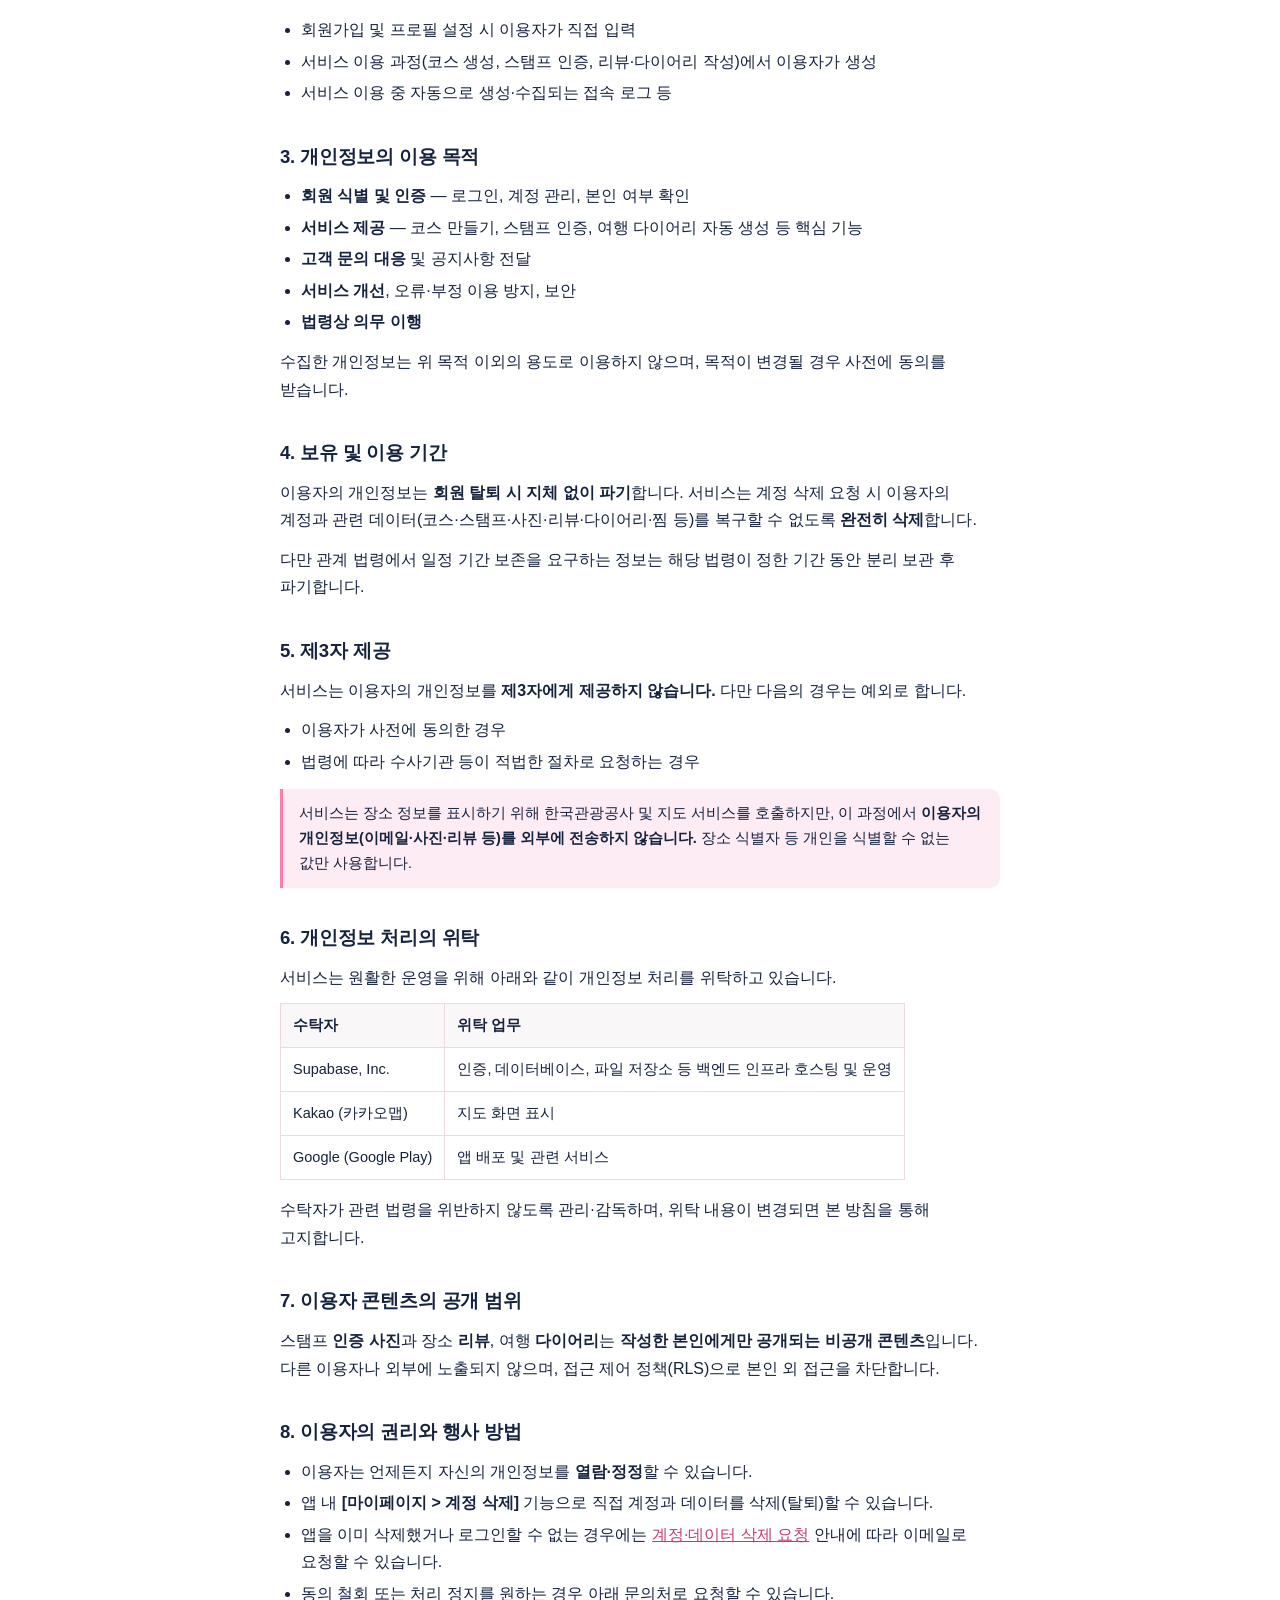
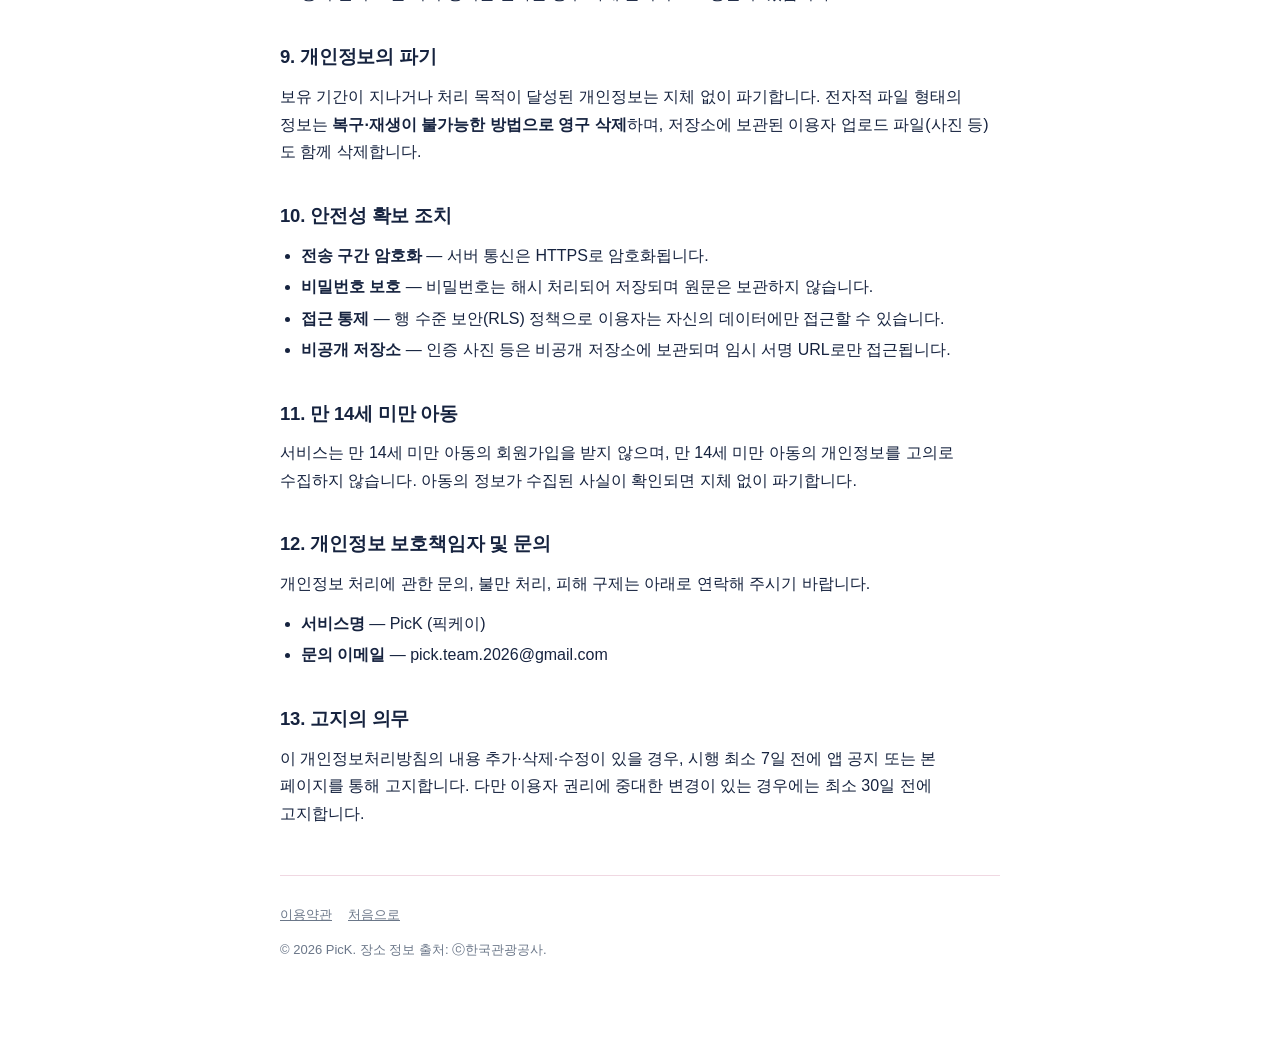
==== commit e3143034: "추가: 계정·데이터 삭제 요청 페이지를 게시한다 (C-04) Google Play 는 계정 생성이 있는 앱에 앱 내 삭제 경로와 별개로 **웹에서 접근 가능한 삭제 요청 URL**" ====
--- a/privacy.html
+++ b/privacy.html
@@ -175,6 +175,8 @@
       <ul>
         <li>이용자는 언제든지 자신의 개인정보를 <b>열람·정정</b>할 수 있습니다.</li>
         <li>앱 내 <b>[마이페이지 &gt; 계정 삭제]</b> 기능으로 직접 계정과 데이터를 삭제(탈퇴)할 수 있습니다.</li>
+        <li>앱을 이미 삭제했거나 로그인할 수 없는 경우에는
+          <a href="delete-request.html">계정·데이터 삭제 요청</a> 안내에 따라 이메일로 요청할 수 있습니다.</li>
         <li>동의 철회 또는 처리 정지를 원하는 경우 아래 문의처로 요청할 수 있습니다.</li>
       </ul>
     </section>
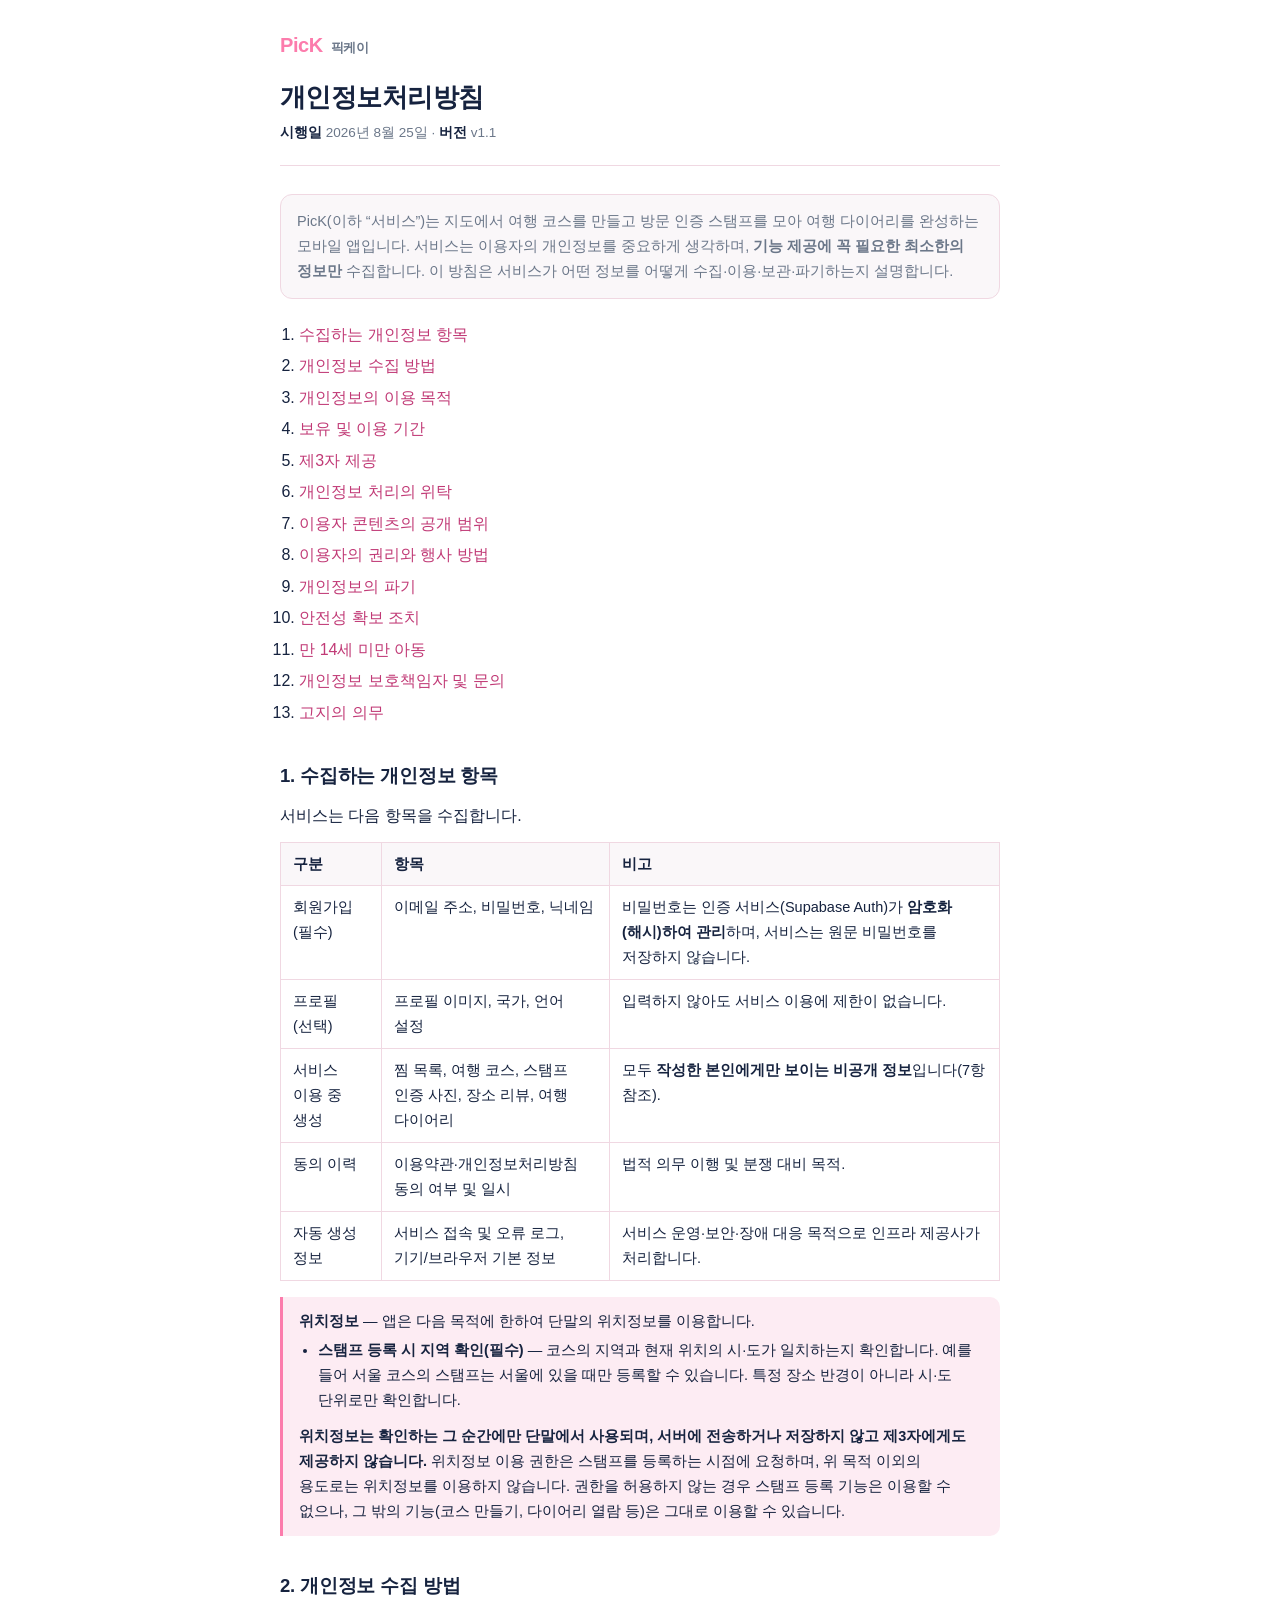
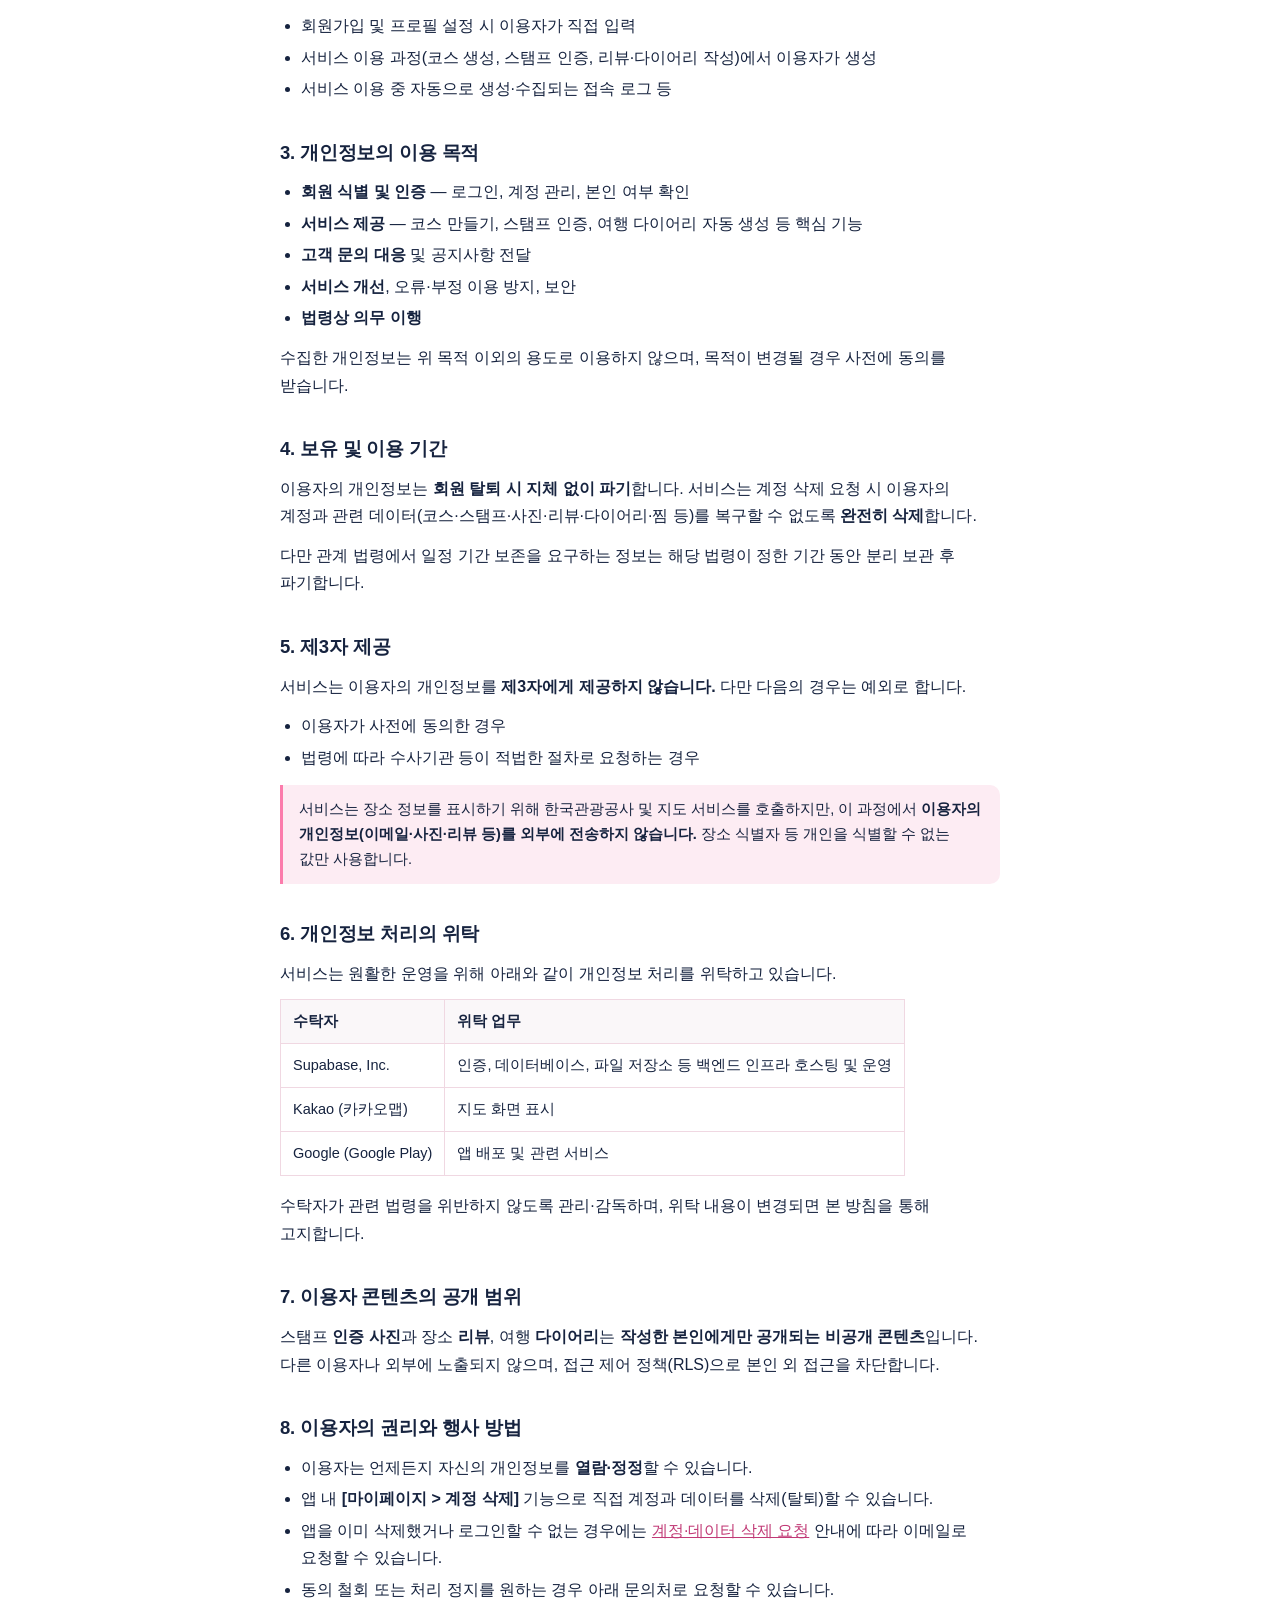
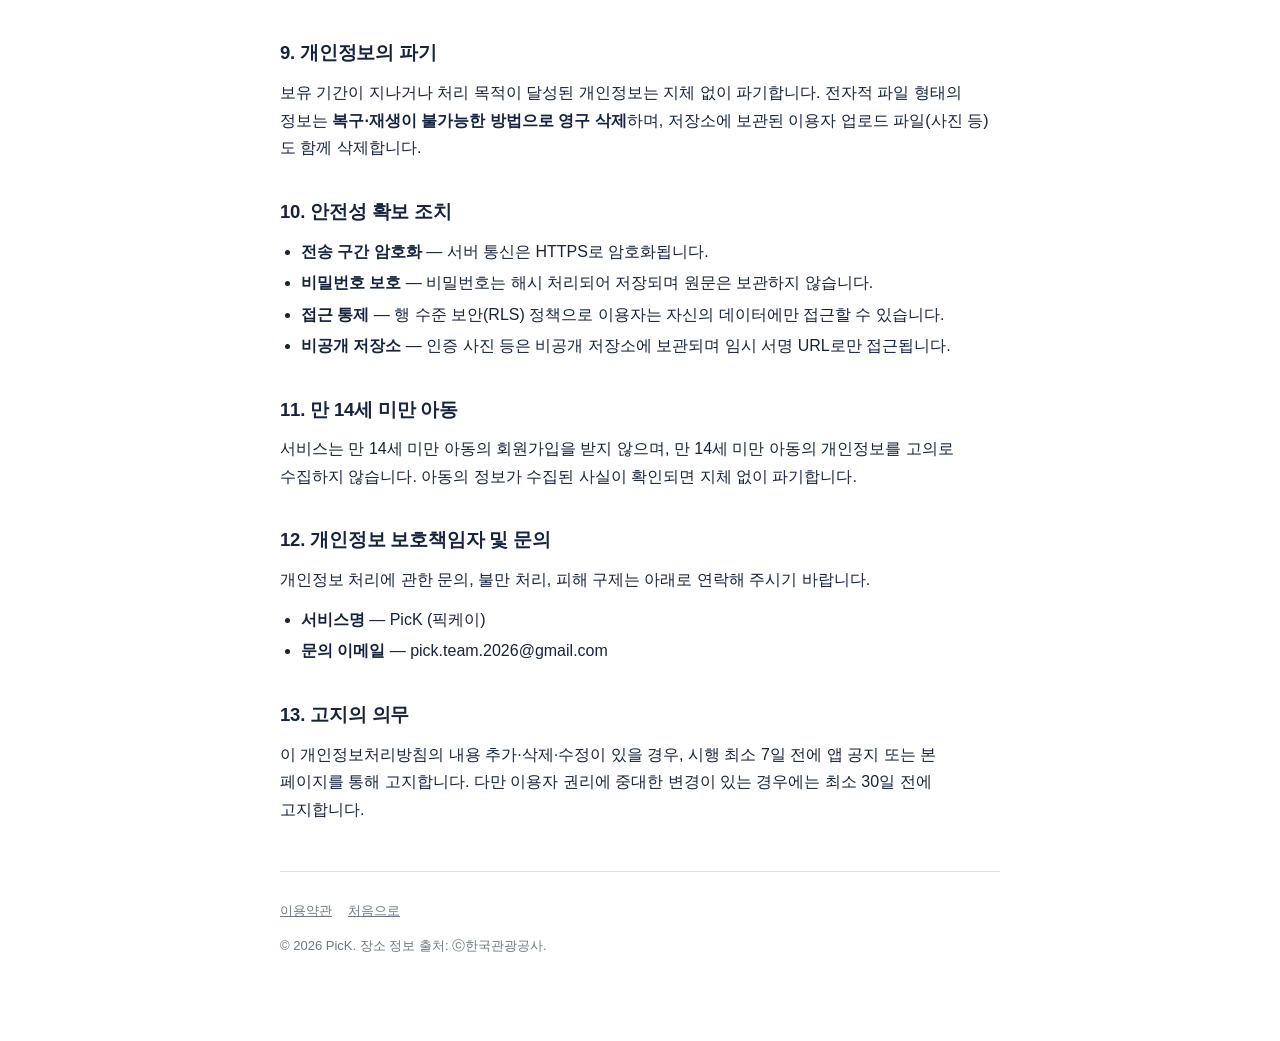
==== commit 850b1e4b: "수정: 위치정보 이용 목적을 스탬프 인증 하나로 정정한다 앱이 코스생성 화면에서 위치 권한을 요청하지 않게 되면서(hsgyeong/pick#82) 거리 표시·지도상 현재 위치 표시" ====
--- a/privacy.html
+++ b/privacy.html
@@ -74,8 +74,7 @@
         </tbody>
       </table>
       <div class="callout">
-        <b>위치정보</b> — 앱은 이용자가 앱을 사용하는 동안 다음 두 가지 목적으로
-        단말의 위치정보에 접근합니다.
+        <b>위치정보</b> — 앱은 다음 목적에 한하여 단말의 위치정보를 이용합니다.
         <ul>
           <li>
             <b>스탬프 등록 시 지역 확인(필수)</b> — 코스의 지역과 현재 위치의
@@ -83,15 +82,12 @@
             있을 때만 등록할 수 있습니다. 특정 장소 반경이 아니라 시·도 단위로만
             확인합니다.
           </li>
-          <li>
-            <b>거리 표시 및 지도 표시(선택)</b> — 주변 장소까지의 거리와 지도상
-            현재 위치를 보여 줍니다.
-          </li>
         </ul>
         <b>위치정보는 확인하는 그 순간에만 단말에서 사용되며, 서버에 전송하거나
         저장하지 않고 제3자에게도 제공하지 않습니다.</b>
-        위치 권한을 허용하지 않으면 <b>스탬프 등록을 이용할 수 없으며</b>, 거리·지도
-        표시도 제공되지 않습니다. 그 밖의 기능(코스 만들기, 다이어리 열람 등)은
+        위치정보 이용 권한은 스탬프를 등록하는 시점에 요청하며, 위 목적 이외의
+        용도로는 위치정보를 이용하지 않습니다. 권한을 허용하지 않는 경우 스탬프
+        등록 기능은 이용할 수 없으나, 그 밖의 기능(코스 만들기, 다이어리 열람 등)은
         그대로 이용할 수 있습니다.
       </div>
     </section>
